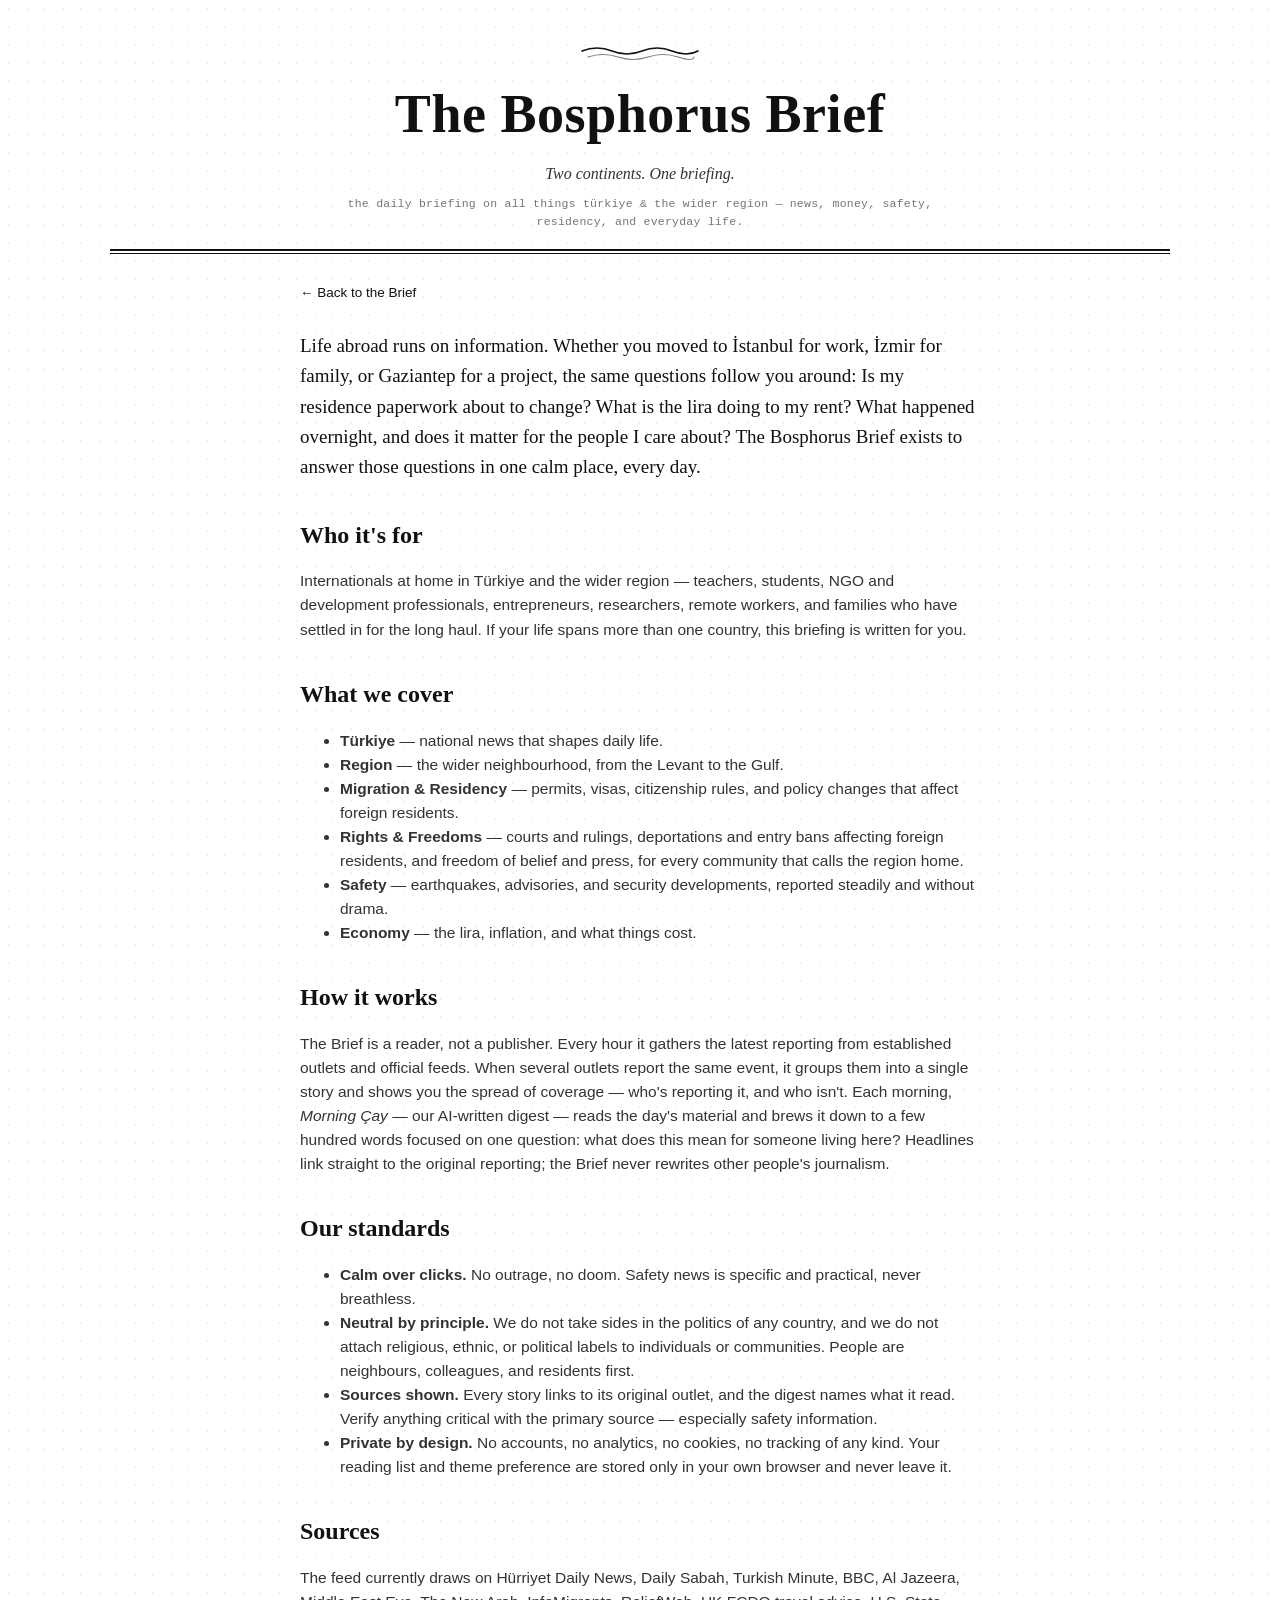
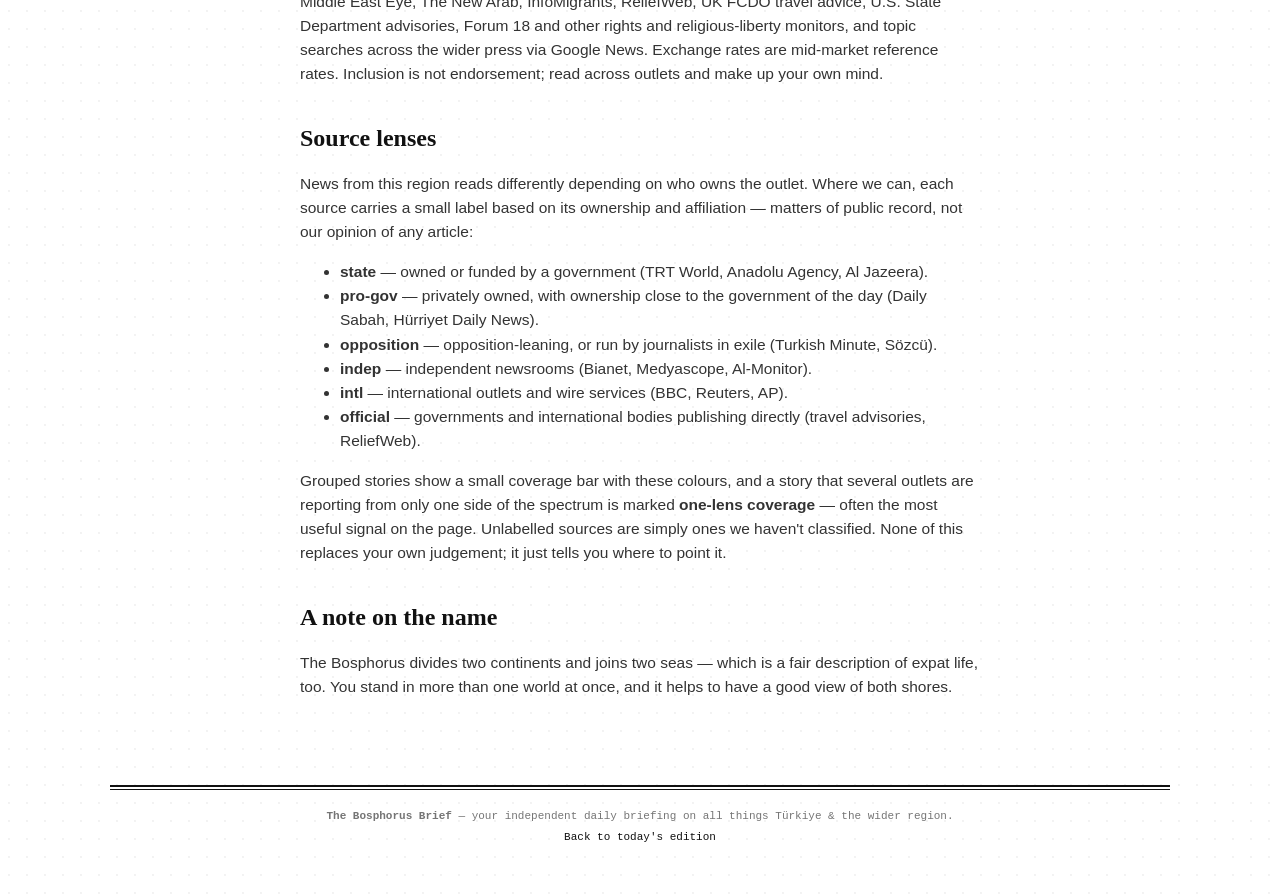
==== site/about.html @ 1552f58c "Redesign the app icon as a serif monogram The circle-and-waves mark never matched the masthead. The " ====
<!DOCTYPE html>
<html lang="en">
<head>
<meta charset="utf-8">
<meta name="viewport" content="width=device-width, initial-scale=1">
<meta name="robots" content="noindex">
<title>About — The Bosphorus Brief</title>
<link rel="icon" href="assets/favicon.svg?v=2" type="image/svg+xml">
<link rel="icon" href="assets/icon-32.png?v=2" sizes="32x32" type="image/png">
<link rel="apple-touch-icon" href="assets/icon-180.png?v=2">
<link rel="manifest" href="site.webmanifest">
<meta name="theme-color" content="#ffffff" media="(prefers-color-scheme: light)">
<meta name="theme-color" content="#0b0b0b" media="(prefers-color-scheme: dark)">
<link rel="stylesheet" href="assets/style.css?v=18">
</head>
<body>

<header class="masthead">
  <div class="masthead-center">
    <div class="ornament" aria-hidden="true">
      <svg viewBox="0 0 120 16" width="120" height="16"><path d="M2 6 Q17 0 32 6 T62 6 T92 6 T118 6" fill="none" stroke="currentColor" stroke-width="1.6" stroke-linecap="round"/><path d="M8 12 Q23 7 38 12 T68 12 T98 12 T114 12" fill="none" stroke="currentColor" stroke-width="1.2" stroke-linecap="round" opacity=".55"/></svg>
    </div>
    <h1>The Bosphorus Brief</h1>
    <p class="tagline">Two continents. One briefing.</p>
    <p class="standfirst">The daily briefing on all things T&uuml;rkiye &amp; the wider region &mdash; news, money, safety, residency, and everyday life.</p>
  </div>
  <div class="rule-double" aria-hidden="true"></div>
</header>

<main class="prose">
  <a class="back-link" href="index.html">← Back to the Brief</a>

  <p class="lede">Life abroad runs on information. Whether you moved to
  İstanbul for work, İzmir for family, or Gaziantep for a project, the same
  questions follow you around: Is my residence paperwork about to change?
  What is the lira doing to my rent? What happened overnight, and does it
  matter for the people I care about? The Bosphorus Brief exists to answer
  those questions in one calm place, every day.</p>

  <h2>Who it's for</h2>
  <p>Internationals at home in Türkiye and the wider region — teachers,
  students, NGO and development professionals, entrepreneurs, researchers,
  remote workers, and families who have settled in for the long haul. If your
  life spans more than one country, this briefing is written for you.</p>

  <h2>What we cover</h2>
  <ul>
    <li><strong>Türkiye</strong> — national news that shapes daily life.</li>
    <li><strong>Region</strong> — the wider neighbourhood, from the Levant to the Gulf.</li>
    <li><strong>Migration &amp; Residency</strong> — permits, visas, citizenship rules, and policy changes that affect foreign residents.</li>
    <li><strong>Rights &amp; Freedoms</strong> — courts and rulings, deportations
    and entry bans affecting foreign residents, and freedom of belief and
    press, for every community that calls the region home.</li>
    <li><strong>Safety</strong> — earthquakes, advisories, and security developments, reported steadily and without drama.</li>
    <li><strong>Economy</strong> — the lira, inflation, and what things cost.</li>
  </ul>

  <h2>How it works</h2>
  <p>The Brief is a reader, not a publisher. Every hour it gathers the latest
  reporting from established outlets and official feeds. When several outlets
  report the same event, it groups them into a single story and shows you the
  spread of coverage — who's reporting it, and who isn't. Each morning, <em>Morning Çay</em> — our
  AI-written digest — reads the day's material and brews it down to a few
  hundred words focused on one question: what does this mean for someone
  living here? Headlines link straight to the original reporting; the Brief
  never rewrites other people's journalism.</p>

  <h2>Our standards</h2>
  <ul>
    <li><strong>Calm over clicks.</strong> No outrage, no doom. Safety news is
    specific and practical, never breathless.</li>
    <li><strong>Neutral by principle.</strong> We do not take sides in the
    politics of any country, and we do not attach religious, ethnic, or
    political labels to individuals or communities. People are neighbours,
    colleagues, and residents first.</li>
    <li><strong>Sources shown.</strong> Every story links to its original
    outlet, and the digest names what it read. Verify anything critical with
    the primary source — especially safety information.</li>
    <li><strong>Private by design.</strong> No accounts, no analytics, no
    cookies, no tracking of any kind. Your reading list and theme preference
    are stored only in your own browser and never leave it.</li>
  </ul>

  <h2>Sources</h2>
  <p>The feed currently draws on Hürriyet Daily News, Daily Sabah, Turkish
  Minute, BBC, Al Jazeera, Middle East Eye, The New Arab, InfoMigrants,
  ReliefWeb, UK FCDO travel advice, U.S. State Department advisories, Forum 18
  and other rights and religious-liberty monitors, and
  topic searches across the wider press via Google News. Exchange rates are
  mid-market reference rates. Inclusion is not endorsement; read across
  outlets and make up your own mind.</p>

  <h2>Source lenses</h2>
  <p>News from this region reads differently depending on who owns the
  outlet. Where we can, each source carries a small label based on its
  ownership and affiliation — matters of public record, not our opinion of
  any article:</p>
  <ul>
    <li><strong>state</strong> — owned or funded by a government (TRT World,
    Anadolu Agency, Al Jazeera).</li>
    <li><strong>pro-gov</strong> — privately owned, with ownership close to
    the government of the day (Daily Sabah, Hürriyet Daily News).</li>
    <li><strong>opposition</strong> — opposition-leaning, or run by
    journalists in exile (Turkish Minute, Sözcü).</li>
    <li><strong>indep</strong> — independent newsrooms (Bianet, Medyascope,
    Al-Monitor).</li>
    <li><strong>intl</strong> — international outlets and wire services
    (BBC, Reuters, AP).</li>
    <li><strong>official</strong> — governments and international bodies
    publishing directly (travel advisories, ReliefWeb).</li>
  </ul>
  <p>Grouped stories show a small coverage bar with these colours, and a
  story that several outlets are reporting from only one side of the
  spectrum is marked <strong>one-lens coverage</strong> — often the most
  useful signal on the page. Unlabelled sources are simply ones we haven't
  classified. None of this replaces your own judgement; it just tells you
  where to point it.</p>

  <h2>A note on the name</h2>
  <p>The Bosphorus divides two continents and joins two seas — which is a
  fair description of expat life, too. You stand in more than one world at
  once, and it helps to have a good view of both shores.</p>
</main>

<footer class="site-footer">
  <div class="rule-double" aria-hidden="true"></div>
  <p><strong>The Bosphorus Brief</strong> — your independent daily briefing on all things Türkiye &amp; the wider region.</p>
  <p><a href="index.html">Back to today's edition</a></p>
</footer>

</body>
</html>
---- site/assets/style.css ----
/* The Bosphorus Brief — editorial design system.
   Strict monochrome: broadsheet structure (serif display, double rules,
   hairlines) set with instrument-panel chrome (monospace microlabels,
   square corners, grayscale scales). */

:root {
  --paper: #ffffff;
  --surface: #ffffff;
  --ink: #111111;
  --ink-soft: #333333;
  --muted: #757575;
  --hairline: #e2e2e2;
  --turquoise: #111111;
  --cobalt: #111111;
  --coral: #444444;
  --gold: #666666;
  --deep-red: #000000;
  --olive: #777777;
  --g-max: #111111;
  --g-hi: #454545;
  --g-mid: #6e6e6e;
  --g-lo: #9a9a9a;
  --g-faint: #c4c4c4;
  --g-ghost: #e2e2e2;
  --shadow: none;
  --serif: "Iowan Old Style", "Palatino Linotype", Palatino, Georgia, "Times New Roman", serif;
  --sans: -apple-system, BlinkMacSystemFont, "Segoe UI", Roboto, "Helvetica Neue", Arial, sans-serif;
  --mono: ui-monospace, "SF Mono", SFMono-Regular, Menlo, "Cascadia Mono", "Roboto Mono", Consolas, monospace;
}

[data-theme="dark"] {
  --paper: #0b0b0b;
  --surface: #0b0b0b;
  --ink: #f2f2f2;
  --ink-soft: #cfcfcf;
  --muted: #8c8c8c;
  --hairline: #2a2a2a;
  --turquoise: #f2f2f2;
  --cobalt: #f2f2f2;
  --coral: #c9c9c9;
  --gold: #a8a8a8;
  --deep-red: #ffffff;
  --olive: #9a9a9a;
  --g-max: #f2f2f2;
  --g-hi: #c9c9c9;
  --g-mid: #a0a0a0;
  --g-lo: #7a7a7a;
  --g-faint: #4a4a4a;
  --g-ghost: #2c2c2c;
  --shadow: none;
}

@media (prefers-color-scheme: dark) {
  :root:not([data-theme="light"]) {
  --paper: #0b0b0b;
    --surface: #0b0b0b;
    --ink: #f2f2f2;
    --ink-soft: #cfcfcf;
    --muted: #8c8c8c;
    --hairline: #2a2a2a;
    --turquoise: #f2f2f2;
    --cobalt: #f2f2f2;
    --coral: #c9c9c9;
    --gold: #a8a8a8;
    --deep-red: #ffffff;
    --olive: #9a9a9a;
    --g-max: #f2f2f2;
    --g-hi: #c9c9c9;
    --g-mid: #a0a0a0;
    --g-lo: #7a7a7a;
    --g-faint: #4a4a4a;
    --g-ghost: #2c2c2c;
    --shadow: none;
  }
}

* { box-sizing: border-box; }

html { -webkit-text-size-adjust: 100%; }

body {
  margin: 0;
  background-color: var(--paper);
  background-image: radial-gradient(color-mix(in srgb, var(--ink) 5%, transparent) 1px, transparent 1px);
  background-size: 18px 18px;
  color: var(--ink);
  font-family: var(--sans);
  font-size: 16px;
  line-height: 1.55;
}

a { color: var(--ink); text-decoration: none; }
a:hover { text-decoration: underline; }

/* ------------------------------------------------------------- masthead -- */

.masthead { max-width: 1100px; margin: 0 auto; padding: 18px 20px 0; }

.masthead-top {
  display: flex;
  justify-content: space-between;
  align-items: center;
  font-family: var(--mono);
  font-size: 11.5px;
  letter-spacing: .04em;
  text-transform: uppercase;
  color: var(--muted);
  border-bottom: 1px solid var(--hairline);
  padding-bottom: 8px;
}

.masthead-top-right { display: flex; align-items: center; gap: 10px; }

.masthead-center { text-align: center; padding: 26px 0 18px; }

.ornament { color: var(--turquoise); margin-bottom: 4px; }

.masthead h1 {
  font-family: var(--serif);
  font-weight: 600;
  font-size: clamp(34px, 6vw, 54px);
  letter-spacing: .01em;
  margin: 0;
}

.tagline {
  margin: 6px 0 0;
  font-family: var(--serif);
  font-style: italic;
  font-size: 16px;
  color: var(--ink-soft);
}

.standfirst {
  margin: 8px auto 0;
  max-width: 620px;
  font-family: var(--mono);
  font-size: 11.5px;
  letter-spacing: .02em;
  text-transform: lowercase;
  color: var(--muted);
}

.rule-double {
  max-width: 1100px;
  margin: 0 auto;
  border-top: 2px solid var(--ink);
  position: relative;
}
.rule-double::after {
  content: "";
  display: block;
  border-top: 1px solid var(--ink);
  margin-top: 2px;
}

/* ----------------------------------------------------------------- tabs -- */

.tabs {
  counter-reset: tab;
  position: sticky;
  top: 0;
  z-index: 10;
  background: color-mix(in srgb, var(--paper) 88%, transparent);
  backdrop-filter: blur(8px);
  display: flex;
  gap: 2px;
  overflow-x: auto;
  max-width: 1100px;
  margin: 0 auto;
  padding: 6px 12px;
  border-bottom: 1px solid var(--hairline);
  scrollbar-width: none;
}
.tabs::-webkit-scrollbar { display: none; }

.tab {
  appearance: none;
  background: none;
  border: none;
  border-bottom: 2px solid transparent;
  color: var(--ink-soft);
  font: 500 12.5px/1.2 var(--mono);
  text-transform: lowercase;
  letter-spacing: .01em;
  padding: 9px 11px 8px;
  cursor: pointer;
  white-space: nowrap;
}
.tab::before {
  counter-increment: tab;
  content: counter(tab, decimal-leading-zero) " ";
  color: var(--muted);
  font-size: 10px;
}
.tab:hover { color: var(--ink); }
.tab.active { color: var(--ink); font-weight: 700; border-bottom-color: var(--ink); }

.cay-tab {
  appearance: none;
  background: none;
  border: none;
  display: inline-flex;
  align-items: center;
  gap: 6px;
  color: var(--ink);
  font: 700 12.5px/1.2 var(--mono);
  text-transform: lowercase;
  letter-spacing: .01em;
  padding: 9px 12px 8px;
  margin-right: 4px;
  border-right: 1px solid var(--hairline);
  cursor: pointer;
  white-space: nowrap;
}
.cay-tab:hover { color: var(--ink); }

.count[hidden] { display: none; }

.count {
  display: inline-block;
  min-width: 17px;
  margin-left: 6px;
  padding: 0 4px;
  border-radius: 2px;
  background: var(--ink);
  color: var(--paper);
  font-size: 11px;
  line-height: 17px;
  text-align: center;
}

/* --------------------------------------------------------------- layout -- */

.layout {
  max-width: 1100px;
  margin: 0 auto;
  padding: 22px 20px 40px;
  display: grid;
  grid-template-columns: minmax(0, 1fr) 335px;
  gap: 34px;
}

.rail-toggle { display: none; }

/* On wide screens the rail pins below the tabs and scrolls inside itself,
   so page length is set by the story feed — not the sidebar. */
@media (min-width: 901px) {
  .rail {
    position: sticky;
    top: 60px;
    align-self: start;
    max-height: calc(100vh - 74px);
    overflow-y: auto;
    overscroll-behavior: contain;
    scrollbar-width: thin;
    scrollbar-color: var(--hairline) transparent;
    padding: 4px 4px 0;
    margin: -4px -4px 0;
  }
  .rail::-webkit-scrollbar { width: 5px; }
  .rail::-webkit-scrollbar-thumb { background: var(--hairline); }
  .rail::-webkit-scrollbar-track { background: transparent; }
  .rail > :last-child { margin-bottom: 4px; }
}

@media (max-width: 900px) {
  .layout { grid-template-columns: 1fr; }
  .rail { order: -1; }
  .rail .card:not(.digest-card) { display: none; }
  .rail.rail-expanded .card { display: block; }
  .rail-toggle {
    display: block;
    width: 100%;
    appearance: none;
    background: none;
    border: 1px dashed var(--muted);
    border-radius: 0;
    color: var(--ink-soft);
    font: 500 12px var(--mono);
    text-transform: lowercase;
    padding: 10px;
    margin-bottom: 18px;
    cursor: pointer;
  }
}

/* ----------------------------------------------------------------- feed -- */

.layout main { scroll-margin-top: 56px; }

.section-title {
  font-family: var(--serif);
  font-size: 21px;
  font-weight: 600;
  margin: 2px 0 10px;
}

.feed-tools { display: flex; align-items: center; gap: 10px; margin-bottom: 6px; }

#search {
  flex: 1;
  background: var(--surface);
  border: 1px solid var(--hairline);
  border-radius: 0;
  padding: 8px 12px;
  font: 13px var(--mono);
  color: var(--ink);
}
#search::placeholder { text-transform: lowercase; }
#search:focus { outline: 2px solid var(--ink); outline-offset: 1px; border-color: transparent; }

.ghost-btn {
  appearance: none;
  background: none;
  border: 1px solid var(--hairline);
  border-radius: 0;
  color: var(--ink-soft);
  font-size: 15px;
  line-height: 1;
  padding: 8px 10px;
  cursor: pointer;
}
.ghost-btn:hover { color: var(--ink); border-color: var(--muted); }
.ghost-btn.spinning { animation: spin 1s linear infinite; }
@keyframes spin { to { transform: rotate(360deg); } }

.updated-stamp { font-family: var(--mono); font-size: 10.5px; color: var(--muted); white-space: nowrap; }

.notice {
  background: var(--surface);
  border: 1px solid var(--hairline);
  border-left: 3px solid var(--ink);
  border-radius: 0;
  padding: 10px 14px;
  font-size: 13.5px;
  color: var(--ink-soft);
  margin: 8px 0;
}

/* --------------------------------------------------------------- legend -- */

.legend { margin: 6px 0 4px; }

.legend summary {
  list-style: none;
  display: inline-flex;
  align-items: center;
  gap: 7px;
  font: 500 11px var(--mono);
  text-transform: lowercase;
  letter-spacing: .02em;
  color: var(--muted);
  cursor: pointer;
  padding: 4px 0;
  -webkit-user-select: none;
  user-select: none;
}
.legend summary::-webkit-details-marker { display: none; }
.legend summary:hover { color: var(--ink); }
.legend summary .chev { font-size: 9px; transition: transform .15s; }
.legend[open] summary .chev { transform: rotate(180deg); }

.legend-body {
  background: var(--surface);
  border: 1px solid var(--hairline);
  border-radius: 0;
  padding: 12px 14px 8px;
  margin-top: 6px;
}
.legend-intro { margin: 0 0 10px; font-size: 13px; color: var(--ink-soft); }

.legend-grid {
  display: grid;
  grid-template-columns: auto 1fr;
  gap: 9px 12px;
  align-items: baseline;
  font-size: 13px;
  color: var(--ink-soft);
}
.legend-grid .lens, .legend-grid .blindspot { justify-self: start; cursor: default; }
.legend-spectrum { align-self: center; width: 62px; }

.stories { list-style: none; margin: 0; padding: 0; }

.story {
  padding: 16px 2px 15px;
  border-bottom: 1px solid var(--hairline);
  display: grid;
  grid-template-columns: minmax(0, 1fr) auto;
  gap: 4px 14px;
}

.story-meta {
  grid-column: 1 / -1;
  display: flex;
  flex-wrap: wrap;
  align-items: baseline;
  gap: 6px 10px;
  font-family: var(--mono);
  font-size: 10.5px;
  letter-spacing: .03em;
  text-transform: uppercase;
}
.story-source { color: var(--ink); font-weight: 700; }
.story-time { color: var(--muted); font-family: var(--mono); font-size: 10.5px; }
.story-cat { color: var(--muted); }

.story h3 {
  margin: 2px 0 0;
  font-family: var(--serif);
  font-size: 19.5px;
  font-weight: 600;
  line-height: 1.3;
}
.story h3 a { color: var(--ink); }
.story h3 a:hover { text-decoration: underline; text-underline-offset: 3px; }
.story h3 a:visited { color: var(--ink-soft); }

.story-summary { grid-column: 1; margin: 5px 0 0; font-family: var(--serif); font-size: 15px; line-height: 1.5; color: var(--ink-soft); }

/* -------------------------------------------- lenses, coverage, blindspots -- */

/* Monochrome chip grammar: fill weight and line style carry the category —
   solid = state, gray = pro-gov, heavy outline = opposition, thin outline =
   independent, dashed = international, double rule = official. */
.lens {
  font: 700 9px/1 var(--mono);
  letter-spacing: .05em;
  text-transform: lowercase;
  padding: 3px 6px;
  border-radius: 2px;
  border: 1px solid var(--ink);
  white-space: nowrap;
  cursor: help;
}
.lens-state { background: var(--ink); border-color: var(--ink); color: var(--paper); }
.lens-progov { background: var(--g-mid); border-color: var(--g-mid); color: var(--paper); }
.lens-opposition { border-width: 2px; padding: 2px 5px; color: var(--ink); }
.lens-independent { color: var(--ink); }
.lens-international { border: 1px dashed var(--muted); color: var(--muted); }
.lens-official { border: 3px double var(--muted); padding: 1.5px 5px; color: var(--muted); }
.lens-unrated { border: 1px dotted var(--muted); color: var(--muted); opacity: .7; }

.blindspot {
  font: 700 9px/1 var(--mono);
  letter-spacing: .05em;
  text-transform: lowercase;
  padding: 3px 6px;
  border-radius: 2px;
  background: var(--ink);
  color: var(--paper);
  outline: 1px dashed var(--paper);
  outline-offset: -3px;
  white-space: nowrap;
  cursor: help;
}

.coverage { grid-column: 1; margin-top: 9px; }

.coverage-btn {
  display: inline-flex;
  align-items: center;
  gap: 8px;
  appearance: none;
  background: none;
  border: 1px solid var(--hairline);
  border-radius: 0;
  padding: 5px 10px;
  font: 500 10.5px var(--mono);
  text-transform: lowercase;
  color: var(--ink-soft);
  cursor: pointer;
}
.coverage-btn:hover { border-color: var(--muted); color: var(--ink); }
.coverage-btn .chev { font-size: 9px; transition: transform .15s; }
.coverage-btn.open .chev { transform: rotate(180deg); }

.spectrum {
  display: inline-flex;
  width: 62px;
  height: 6px;
  border-radius: 0;
  overflow: hidden;
}
.seg { display: block; height: 100%; }
.seg + .seg { border-left: 1px solid var(--paper); }
.seg-state { background: var(--g-max); }
.seg-progov { background: var(--g-hi); }
.seg-opposition { background: var(--g-mid); }
.seg-independent { background: var(--g-lo); }
.seg-international { background: var(--g-faint); }
.seg-official { background: var(--g-ghost); }
.seg-unrated { background: var(--hairline); }

.coverage-list { list-style: none; margin: 8px 0 0; padding: 0 0 0 2px; }
.coverage-list li {
  display: flex;
  align-items: baseline;
  gap: 8px;
  padding: 4px 0;
  font-size: 13.5px;
}
.coverage-list a { color: var(--ink); font-weight: 600; }
.coverage-list a:hover { text-decoration: underline; }

.story-actions {
  grid-column: 2;
  grid-row: 2 / span 3;
  align-self: start;
  display: flex;
  flex-direction: column;
  align-items: center;
  gap: 6px;
}

.share-btn {
  appearance: none;
  background: none;
  border: none;
  cursor: pointer;
  color: var(--muted);
  padding: 2px 4px;
  line-height: 1;
}
.share-btn:hover { color: var(--ink); }
.share-btn.done, .ghost-btn.done { color: var(--ink); font-weight: 700; }
.share-glyph { display: inline-flex; }

.save-btn {
  appearance: none;
  background: none;
  border: none;
  cursor: pointer;
  color: var(--muted);
  font-size: 17px;
  padding: 2px 4px;
}
.save-btn:hover { color: var(--ink); }
.save-btn.saved { color: var(--ink); }

.empty-state { color: var(--muted); font-style: italic; padding: 30px 4px; }

/* ----------------------------------------------------------------- rail -- */

.card {
  background: var(--surface);
  border: 1px solid var(--hairline);
  border-radius: 0;
  padding: 18px 18px 14px;
  margin-bottom: 20px;
}

.card-head { display: flex; gap: 10px; align-items: center; margin-bottom: 10px; }
.card-head h2 {
  margin: 0;
  font: 700 11px/1.2 var(--mono);
  letter-spacing: .08em;
  text-transform: uppercase;
  color: var(--ink);
}
.card-sub { margin: 2px 0 0; font-family: var(--mono); font-size: 10.5px; color: var(--muted); }

.cay-icon { color: var(--ink); display: grid; place-items: center; }

.digest-card { border-top: 3px solid var(--ink); scroll-margin-top: 56px; }

.digest-card.glow { animation: cay-glow 1.6s ease-out 1; }
@keyframes cay-glow {
  0% { box-shadow: 0 0 0 3px var(--ink); }
  100% { box-shadow: none; }
}

.info-btn {
  appearance: none;
  background: none;
  border: none;
  margin-left: auto;
  align-self: flex-start;
  color: var(--muted);
  font-size: 16px;
  line-height: 1;
  padding: 2px 4px;
  cursor: pointer;
}
.info-btn:hover, .info-btn.open { color: var(--ink); }

.digest-about {
  margin: 0 0 12px;
  padding: 10px 12px;
  background: color-mix(in srgb, var(--ink) 5%, transparent);
  border-left: 3px solid var(--ink);
  border-radius: 0;
  font-size: 13.5px;
  color: var(--ink-soft);
}

.digest-title { font-family: var(--serif); font-size: 20px; font-weight: 600; margin: 4px 0 8px; line-height: 1.3; }
.digest-overview { font-family: var(--serif); font-size: 14.5px; line-height: 1.55; color: var(--ink-soft); margin: 0 0 10px; }

.digest-section { border-top: 1px solid var(--hairline); padding: 9px 0; }
.digest-section h4 {
  margin: 0 0 3px;
  font: 700 10.5px/1.3 var(--mono);
  letter-spacing: .06em;
  text-transform: uppercase;
  color: var(--muted);
}
.digest-section p { margin: 0; font-family: var(--serif); font-size: 14px; line-height: 1.55; color: var(--ink-soft); }

.digest-closing { font-family: var(--serif); font-style: italic; font-size: 14.5px; margin: 10px 0 4px; }

.fineprint { font-family: var(--mono); font-size: 10px; line-height: 1.6; color: var(--muted); margin: 10px 0 2px; }

.rates { width: 100%; border-collapse: collapse; }
.rates td { padding: 7px 0; border-bottom: 1px solid var(--hairline); font-family: var(--mono); font-size: 13px; }
.rates tr:last-child td { border-bottom: none; }
.rates .pair { color: var(--ink-soft); }
.rates .rate { text-align: right; font-variant-numeric: tabular-nums; font-weight: 650; }

.advisories { list-style: none; margin: 0; padding: 0; }
.advisories li {
  display: flex;
  justify-content: space-between;
  align-items: center;
  padding: 6px 0;
  border-bottom: 1px solid var(--hairline);
  font-size: 14px;
}
.advisories li:last-child { border-bottom: none; }
.advisories a { color: var(--ink); }

.level {
  font: 700 10px/1 var(--mono);
  letter-spacing: .03em;
  text-transform: lowercase;
  padding: 4px 8px;
  border-radius: 2px;
}
.level-1 { border: 1px solid var(--muted); color: var(--muted); }
.level-2 { background: var(--g-lo); color: var(--paper); }
.level-3 { background: var(--g-hi); color: var(--paper); }
.level-4 { background: var(--g-max); color: var(--paper); }

.quakes { list-style: none; margin: 0; padding: 0; }
.quakes li {
  display: flex;
  align-items: baseline;
  gap: 9px;
  padding: 6px 0;
  border-bottom: 1px solid var(--hairline);
  font-size: 13px;
}
.quakes li:last-child { border-bottom: none; }
.quakes a { color: var(--ink); }
.quakes .story-time { margin-left: auto; white-space: nowrap; }

.qmag {
  font: 700 11px/1 var(--mono);
  font-variant-numeric: tabular-nums;
  padding: 4px 6px;
  border-radius: 2px;
  min-width: 32px;
  text-align: center;
}
.qmag-low { border: 1px solid var(--muted); color: var(--ink-soft); padding: 3px 5px; }
.qmag-mid { background: var(--g-mid); color: var(--paper); }
.qmag-high { background: var(--g-hi); color: var(--paper); }
.qmag-severe { background: var(--g-max); color: var(--paper); }

.quick-links { list-style: none; margin: 0; padding: 0; }
.quick-links li { border-bottom: 1px solid var(--hairline); }
.quick-links li:last-child { border-bottom: none; }
.quick-links a { display: block; padding: 8px 2px; color: var(--ink); font-size: 14px; font-weight: 600; }
.quick-links a span { display: block; font-family: var(--mono); font-weight: 400; font-size: 10.5px; color: var(--muted); }
.quick-links a:hover { text-decoration: underline; }

/* --------------------------------------------------------------- footer -- */

.site-footer { max-width: 1100px; margin: 10px auto 0; padding: 0 20px 46px; text-align: center; }
.site-footer .rule-double { margin-bottom: 18px; }
.site-footer p { margin: 4px 0; font-family: var(--mono); font-size: 11px; color: var(--muted); }

/* ---------------------------------------------------------------- about -- */

.prose { max-width: 720px; margin: 0 auto; padding: 26px 20px 60px; }
.prose h2 { font-family: var(--serif); font-size: 24px; margin: 34px 0 10px; }
.prose p, .prose li { font-size: 15.5px; color: var(--ink-soft); }
.prose .lede { font-family: var(--serif); font-size: 19px; line-height: 1.6; color: var(--ink); }
.back-link { display: inline-block; margin-bottom: 8px; font-size: 13.5px; }

.unit-line { letter-spacing: .06em; opacity: .75; }

#lens-toast {
  position: fixed;
  bottom: 20px;
  left: 50%;
  transform: translateX(-50%);
  z-index: 60;
  max-width: min(92vw, 480px);
  background: var(--ink);
  color: var(--paper);
  font: 500 11.5px/1.5 var(--mono);
  padding: 10px 14px;
  border-radius: 2px;
  cursor: pointer;
}
#lens-toast[hidden] { display: none; }

.lens, .blindspot { cursor: pointer; }
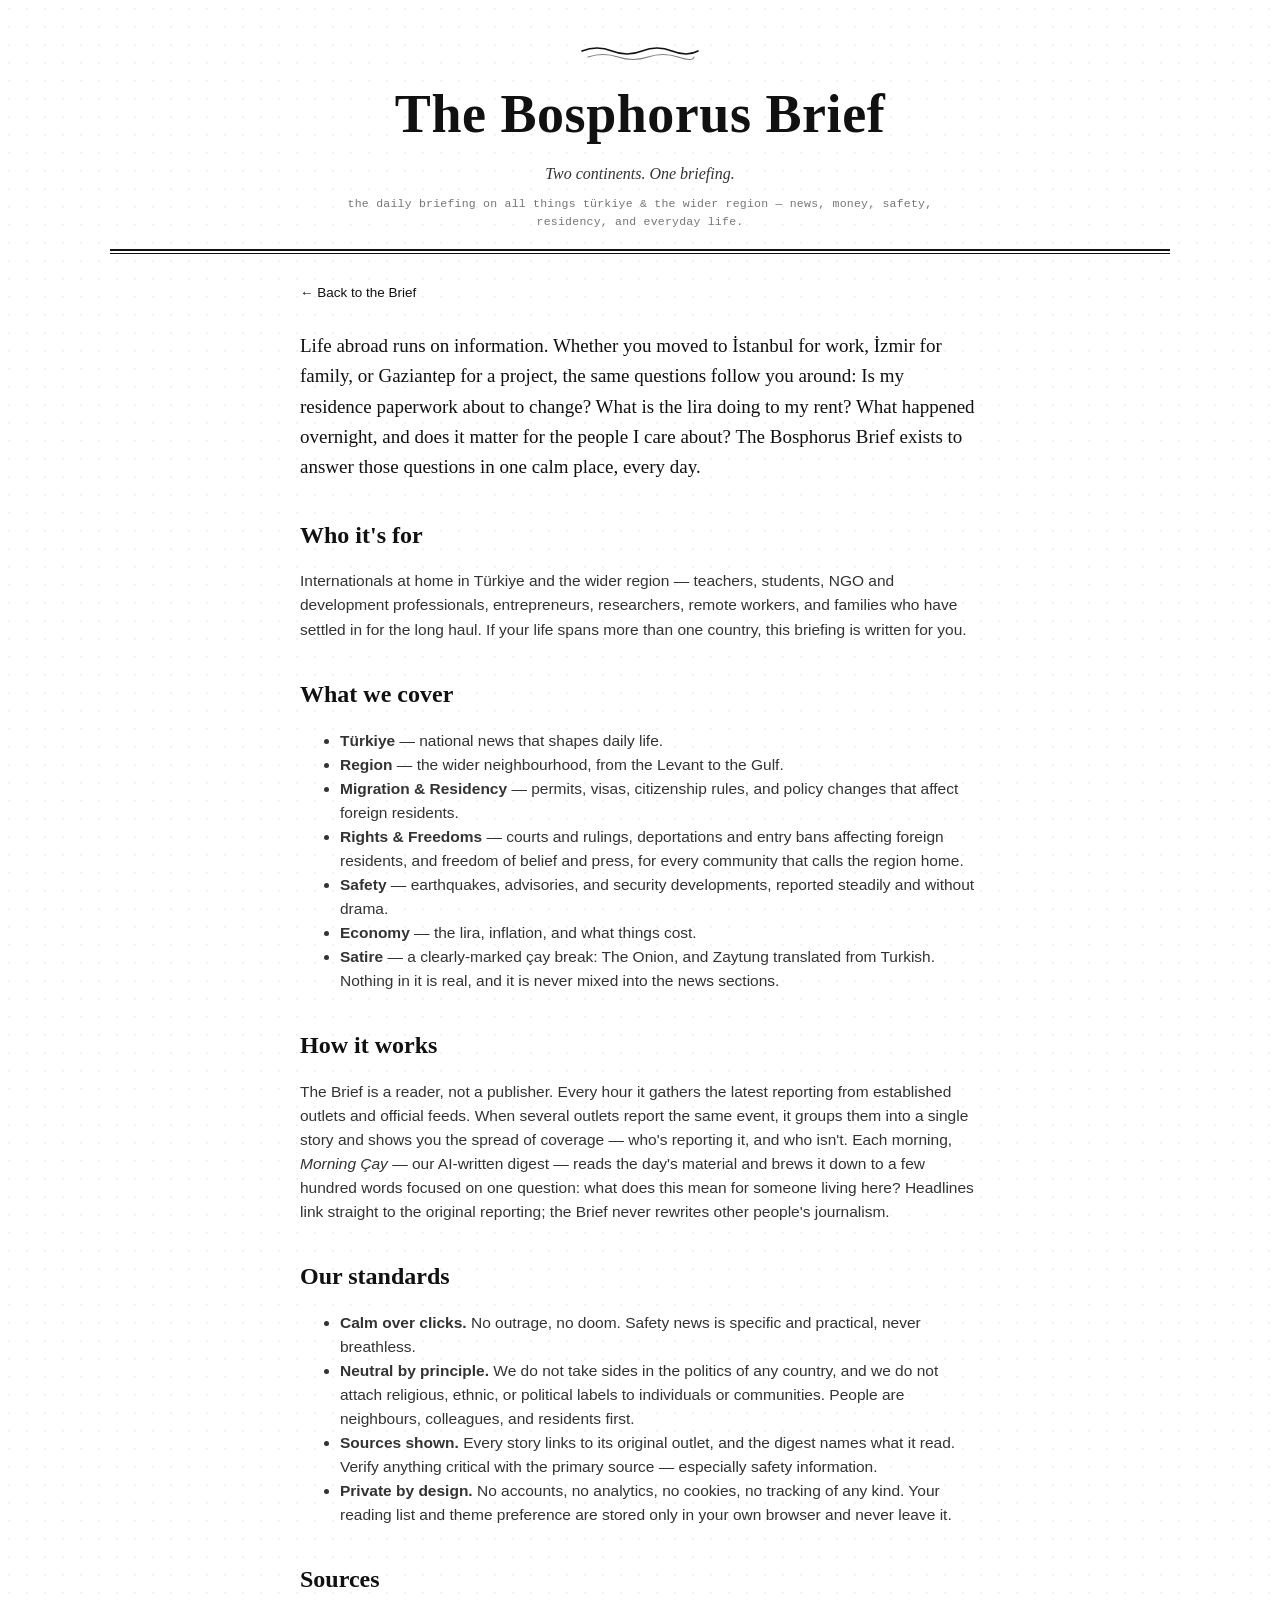
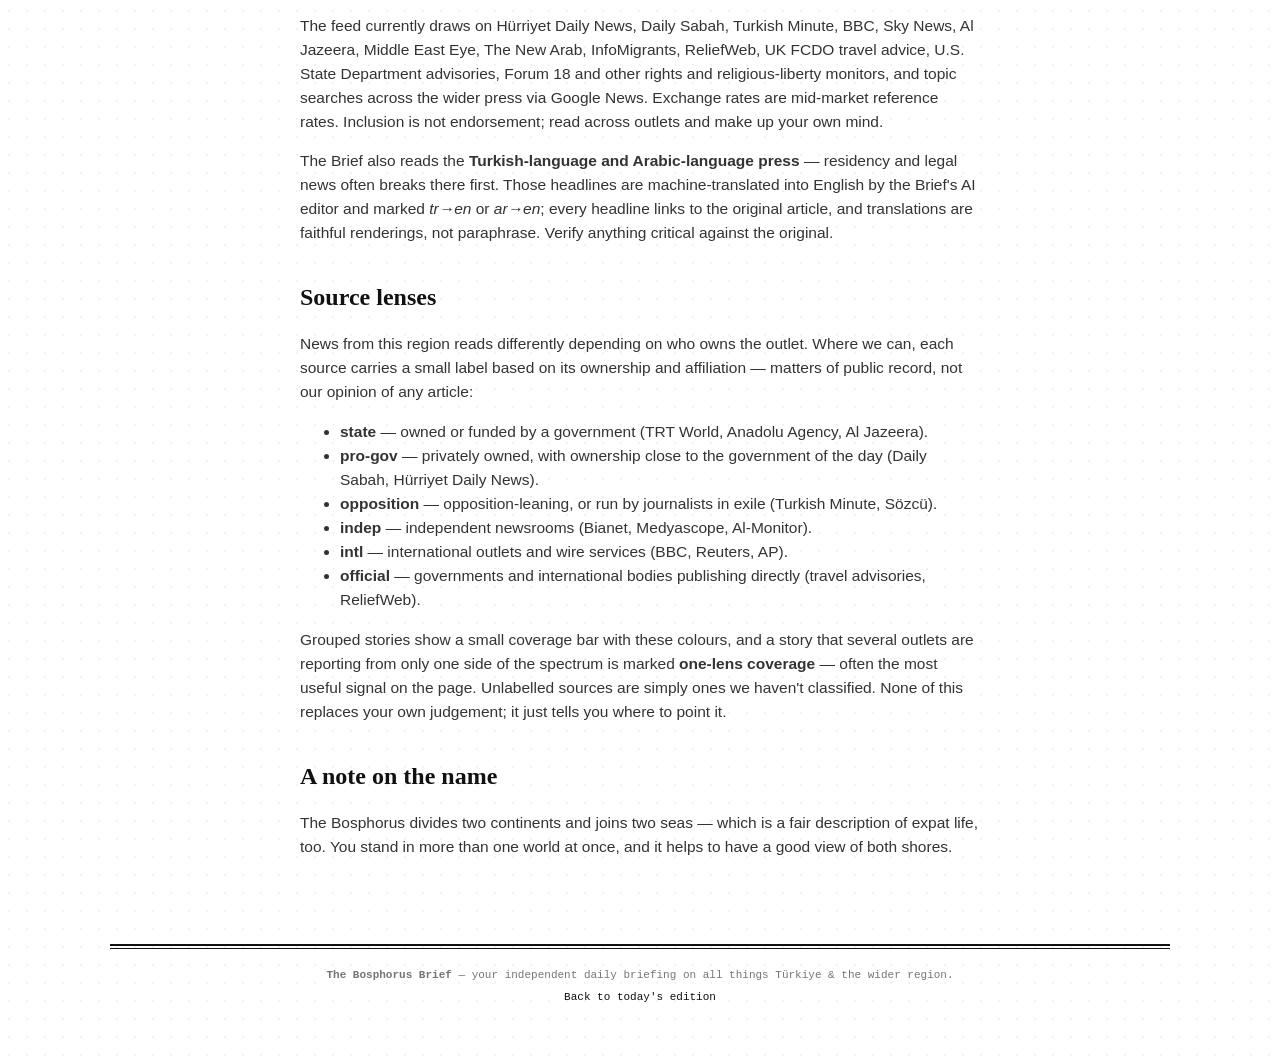
==== commit 48121e9e: "Read the Turkish and Arabic press, and pour a satire corner The Brief now reads beyond English. Goog" ====
--- a/site/about.html
+++ b/site/about.html
@@ -11,7 +11,7 @@
 <link rel="manifest" href="site.webmanifest">
 <meta name="theme-color" content="#ffffff" media="(prefers-color-scheme: light)">
 <meta name="theme-color" content="#0b0b0b" media="(prefers-color-scheme: dark)">
-<link rel="stylesheet" href="assets/style.css?v=18">
+<link rel="stylesheet" href="assets/style.css?v=20">
 </head>
 <body>
 
@@ -53,6 +53,9 @@
     press, for every community that calls the region home.</li>
     <li><strong>Safety</strong> — earthquakes, advisories, and security developments, reported steadily and without drama.</li>
     <li><strong>Economy</strong> — the lira, inflation, and what things cost.</li>
+    <li><strong>Satire</strong> — a clearly-marked çay break: The Onion, and
+    Zaytung translated from Turkish. Nothing in it is real, and it is never
+    mixed into the news sections.</li>
   </ul>
 
   <h2>How it works</h2>
@@ -83,12 +86,18 @@
 
   <h2>Sources</h2>
   <p>The feed currently draws on Hürriyet Daily News, Daily Sabah, Turkish
-  Minute, BBC, Al Jazeera, Middle East Eye, The New Arab, InfoMigrants,
-  ReliefWeb, UK FCDO travel advice, U.S. State Department advisories, Forum 18
-  and other rights and religious-liberty monitors, and
+  Minute, BBC, Sky News, Al Jazeera, Middle East Eye, The New Arab,
+  InfoMigrants, ReliefWeb, UK FCDO travel advice, U.S. State Department
+  advisories, Forum 18 and other rights and religious-liberty monitors, and
   topic searches across the wider press via Google News. Exchange rates are
   mid-market reference rates. Inclusion is not endorsement; read across
   outlets and make up your own mind.</p>
+  <p>The Brief also reads the <strong>Turkish-language and Arabic-language
+  press</strong> — residency and legal news often breaks there first. Those
+  headlines are machine-translated into English by the Brief's AI editor and
+  marked <em>tr→en</em> or <em>ar→en</em>; every headline links to the
+  original article, and translations are faithful renderings, not
+  paraphrase. Verify anything critical against the original.</p>
 
   <h2>Source lenses</h2>
   <p>News from this region reads differently depending on who owns the
--- a/site/assets/style.css
+++ b/site/assets/style.css
@@ -78,6 +78,16 @@
 
 html { -webkit-text-size-adjust: 100%; }
 
+:focus-visible { outline: 2px solid var(--ink); outline-offset: 2px; }
+
+@media (prefers-reduced-motion: reduce) {
+  *, *::before, *::after {
+    animation-duration: .01ms !important;
+    animation-iteration-count: 1 !important;
+    transition-duration: .01ms !important;
+  }
+}
+
 body {
   margin: 0;
   background-color: var(--paper);
@@ -441,6 +451,14 @@
 .lens-international { border: 1px dashed var(--muted); color: var(--muted); }
 .lens-official { border: 3px double var(--muted); padding: 1.5px 5px; color: var(--muted); }
 .lens-unrated { border: 1px dotted var(--muted); color: var(--muted); opacity: .7; }
+.lens-satire {
+  border: 1px solid var(--ink);
+  color: var(--ink);
+  background: repeating-linear-gradient(45deg,
+    transparent 0 4px,
+    color-mix(in srgb, var(--ink) 14%, transparent) 4px 8px);
+}
+.lens-translated { border: 1px solid var(--muted); color: var(--muted); }
 
 .blindspot {
   font: 700 9px/1 var(--mono);
@@ -491,6 +509,7 @@
 .seg-independent { background: var(--g-lo); }
 .seg-international { background: var(--g-faint); }
 .seg-official { background: var(--g-ghost); }
+.seg-satire { background: var(--g-faint); }
 .seg-unrated { background: var(--hairline); }
 
 .coverage-list { list-style: none; margin: 8px 0 0; padding: 0 0 0 2px; }
@@ -540,6 +559,15 @@
 .save-btn.saved { color: var(--ink); }
 
 .empty-state { color: var(--muted); font-style: italic; padding: 30px 4px; }
+
+.satire-note {
+  margin: 0 0 8px;
+  padding: 8px 12px;
+  border: 1px dashed var(--muted);
+  font-family: var(--mono);
+  font-size: 11px;
+  color: var(--muted);
+}
 
 /* ----------------------------------------------------------------- rail -- */
 
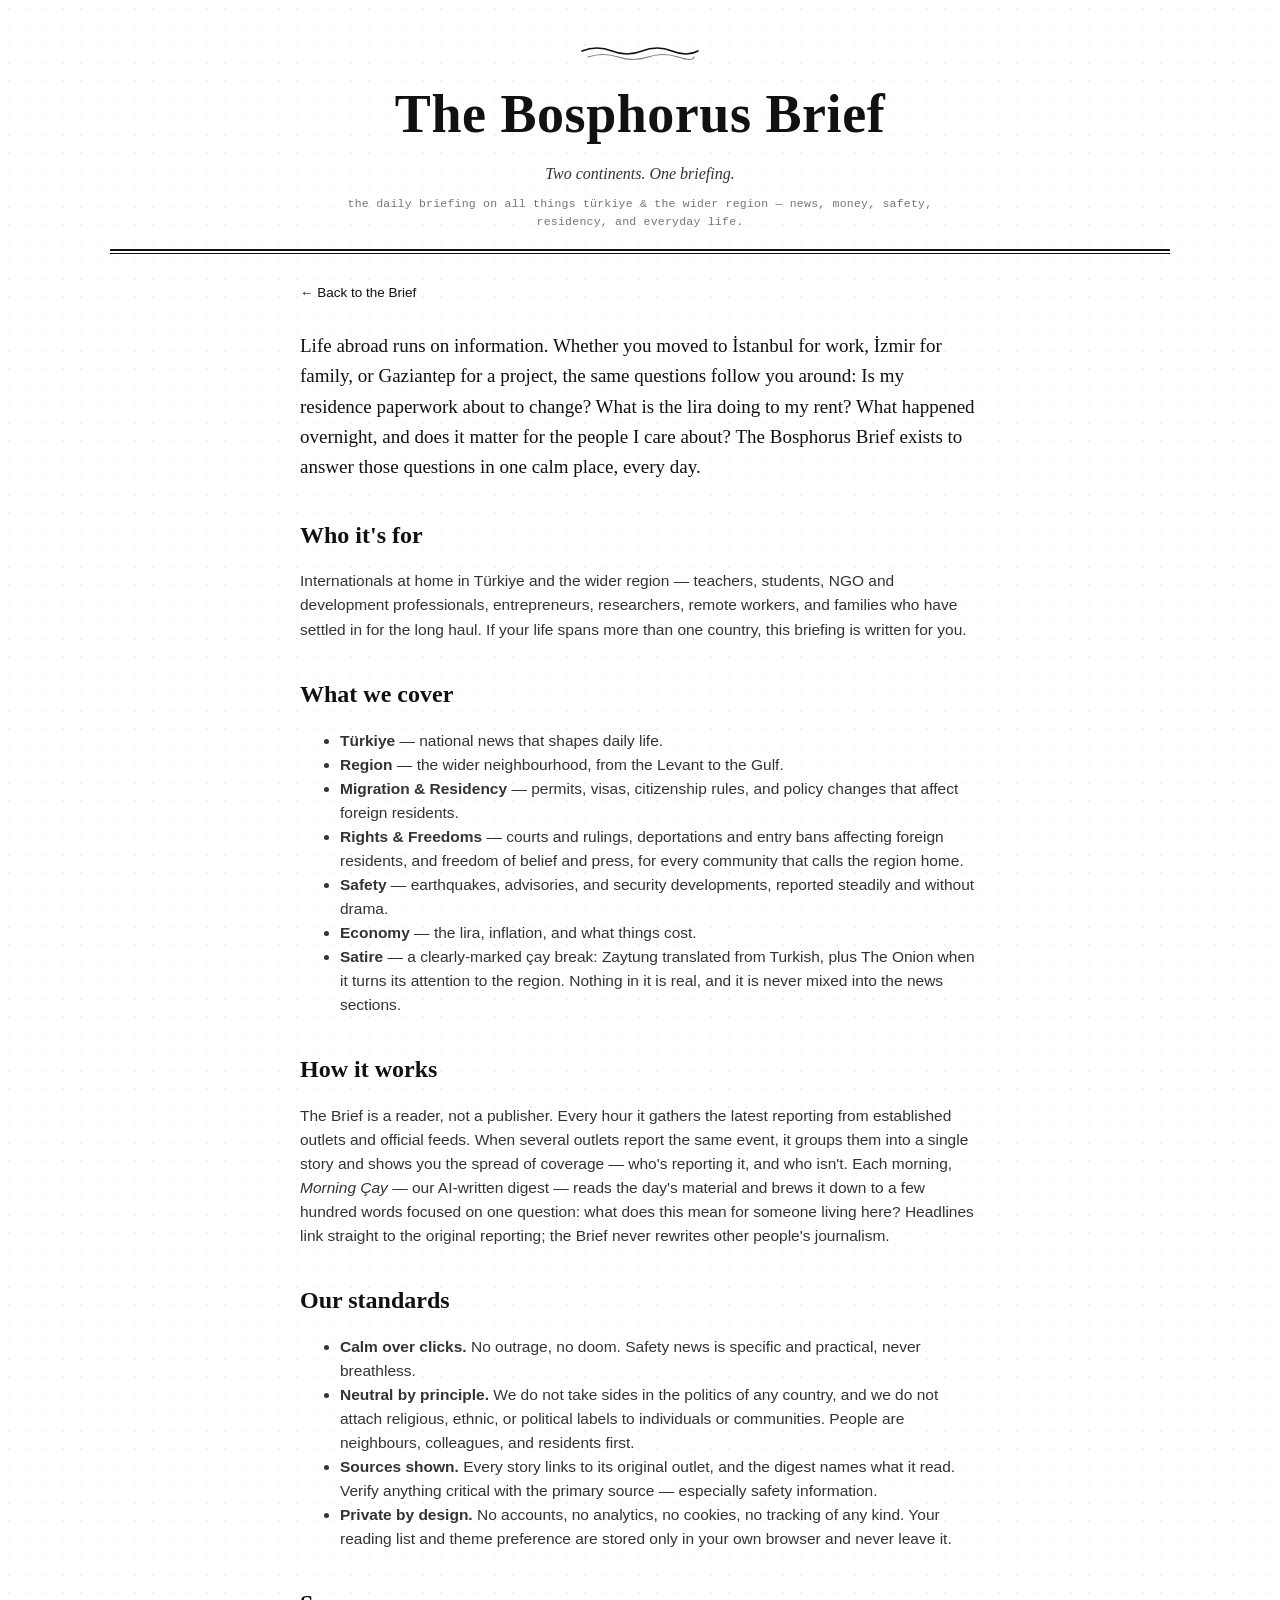
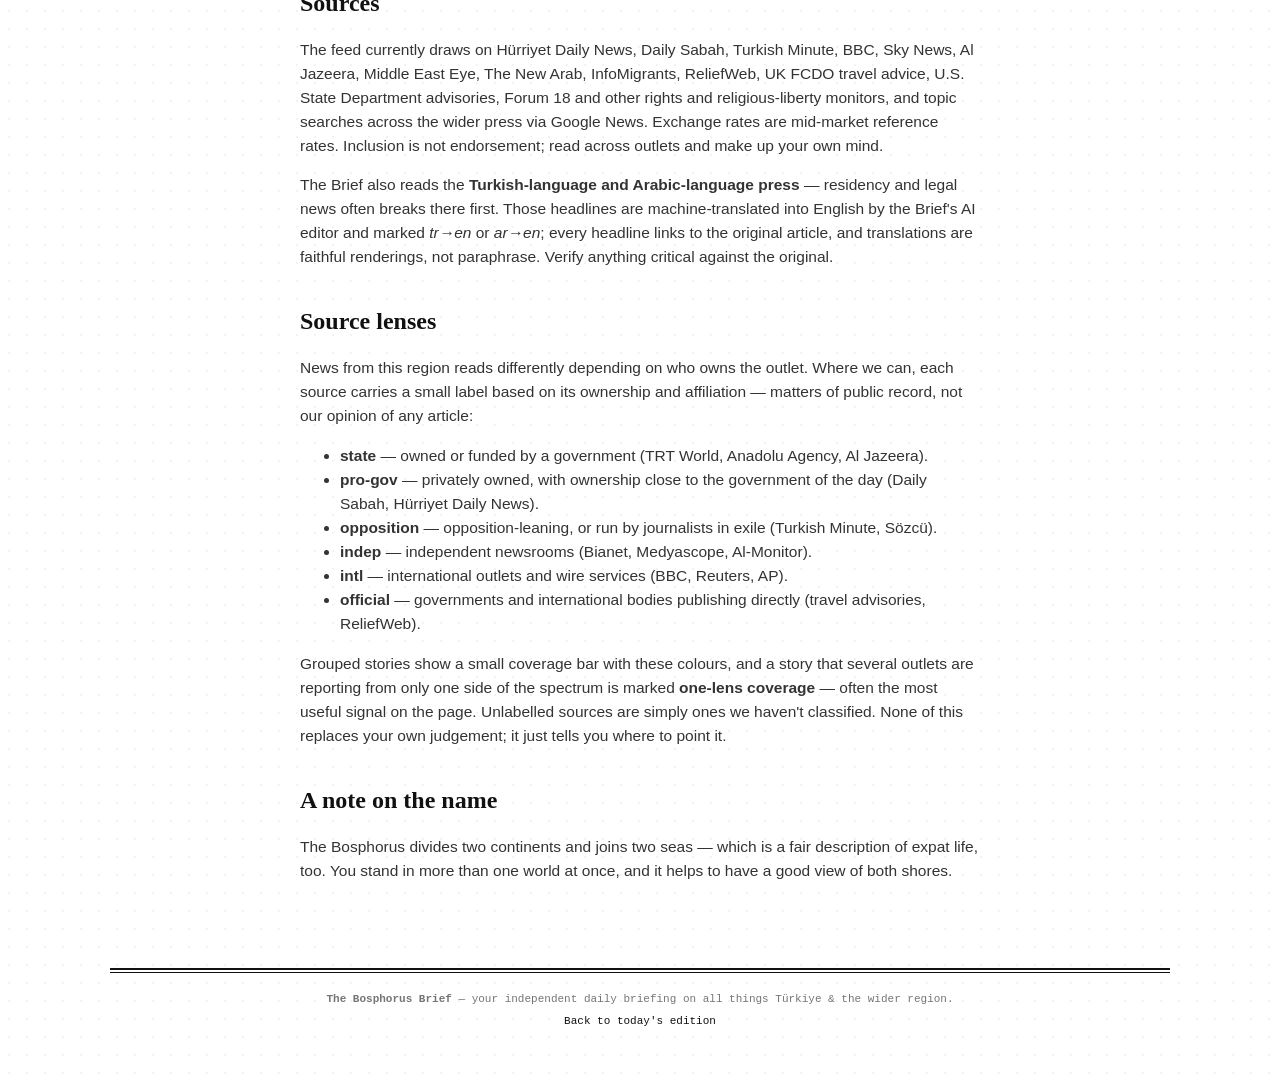
==== commit 9818fde8: "Keep satire regional: The Onion only when it writes about the region Zaytung is Türkiye's satire and" ====
--- a/site/about.html
+++ b/site/about.html
@@ -53,9 +53,10 @@
     press, for every community that calls the region home.</li>
     <li><strong>Safety</strong> — earthquakes, advisories, and security developments, reported steadily and without drama.</li>
     <li><strong>Economy</strong> — the lira, inflation, and what things cost.</li>
-    <li><strong>Satire</strong> — a clearly-marked çay break: The Onion, and
-    Zaytung translated from Turkish. Nothing in it is real, and it is never
-    mixed into the news sections.</li>
+    <li><strong>Satire</strong> — a clearly-marked çay break: Zaytung
+    translated from Turkish, plus The Onion when it turns its attention to
+    the region. Nothing in it is real, and it is never mixed into the news
+    sections.</li>
   </ul>
 
   <h2>How it works</h2>
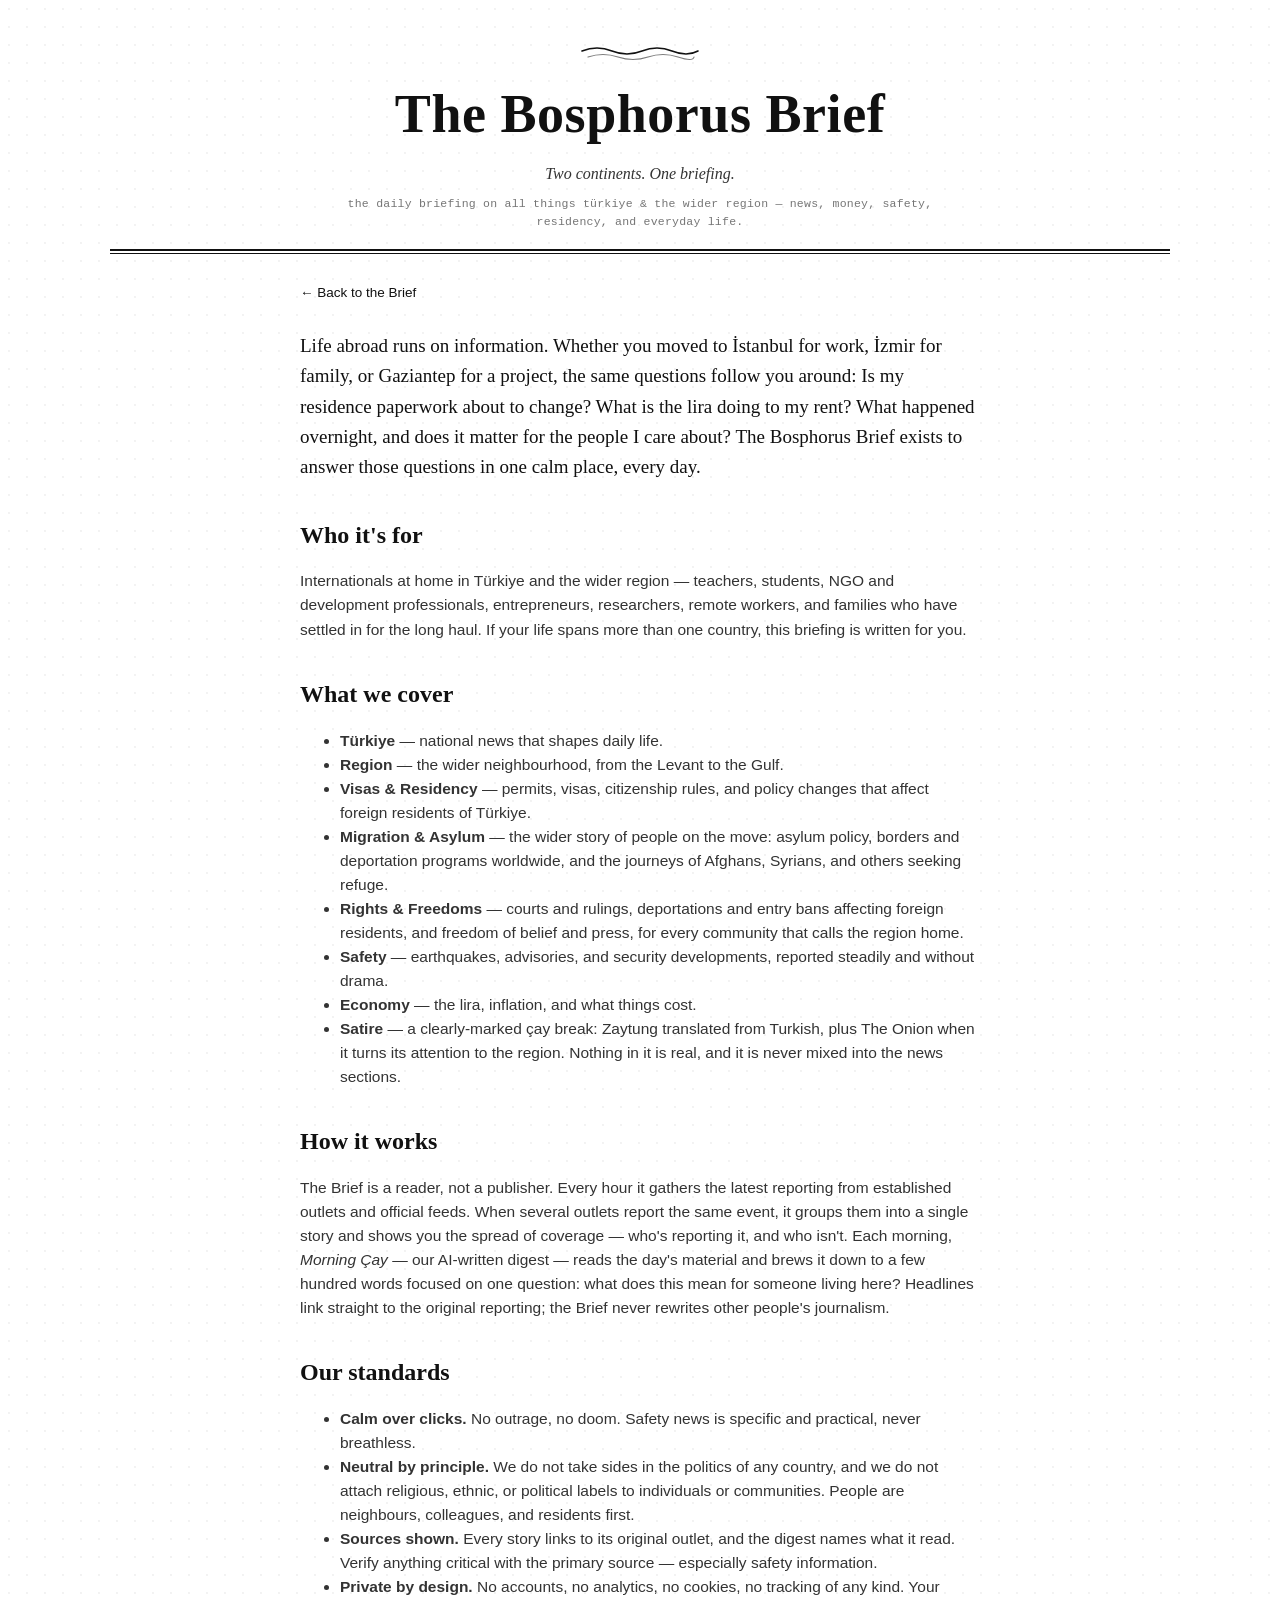
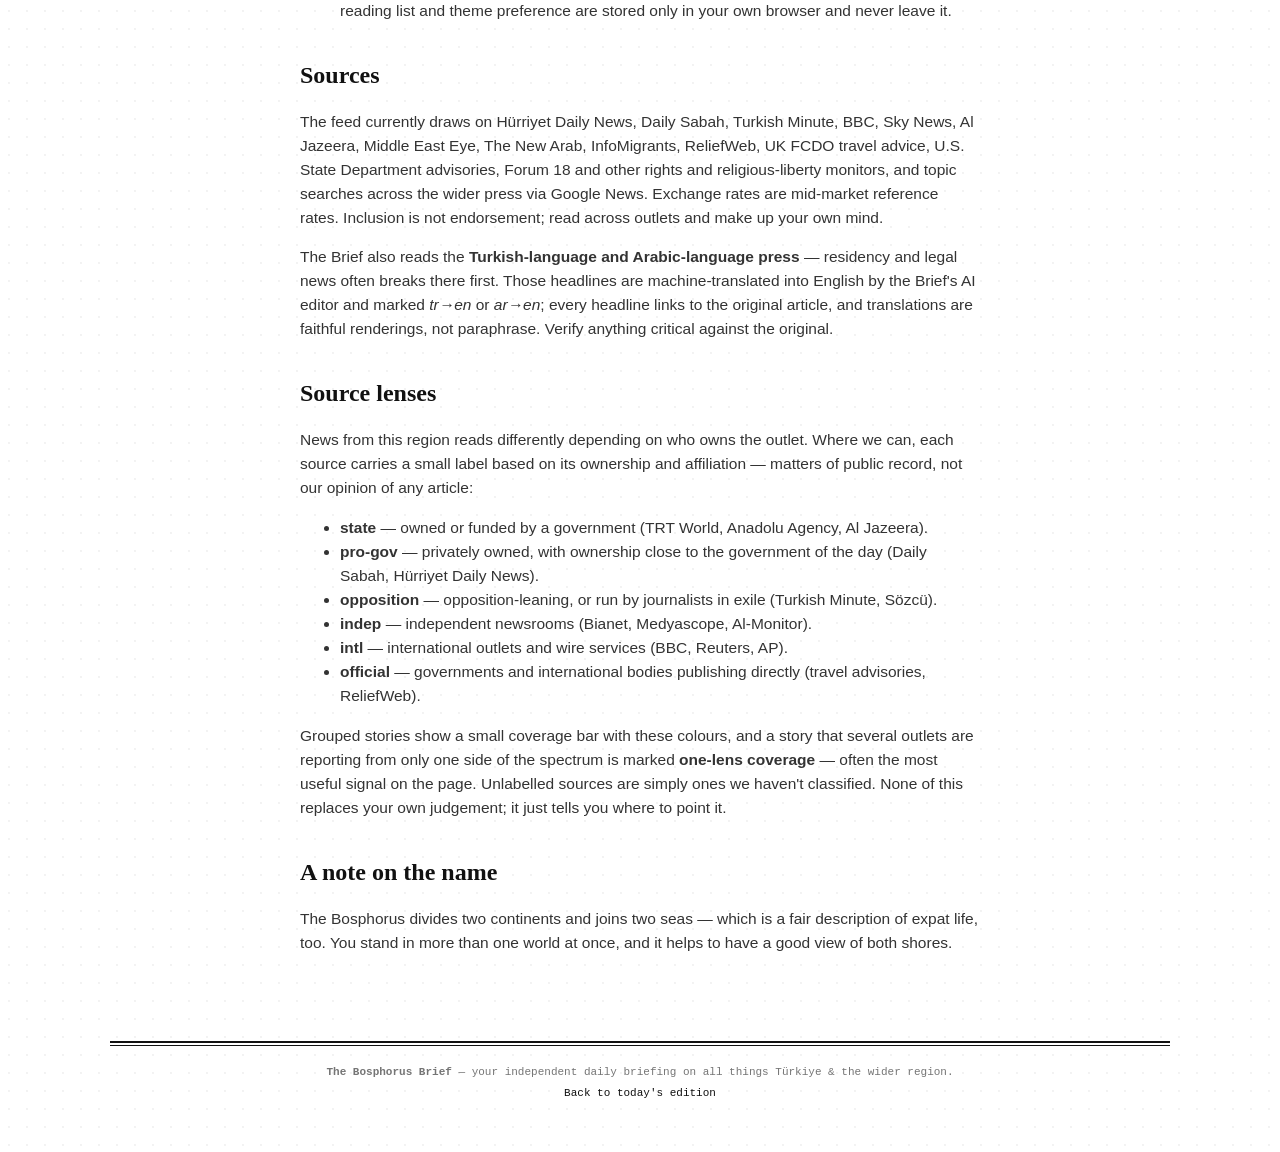
==== commit 92fbe956: "Split migration coverage: personal paperwork vs. people on the move Visas & Residency keeps the pers" ====
--- a/site/about.html
+++ b/site/about.html
@@ -11,7 +11,7 @@
 <link rel="manifest" href="site.webmanifest">
 <meta name="theme-color" content="#ffffff" media="(prefers-color-scheme: light)">
 <meta name="theme-color" content="#0b0b0b" media="(prefers-color-scheme: dark)">
-<link rel="stylesheet" href="assets/style.css?v=20">
+<link rel="stylesheet" href="assets/style.css?v=21">
 </head>
 <body>
 
@@ -47,7 +47,10 @@
   <ul>
     <li><strong>Türkiye</strong> — national news that shapes daily life.</li>
     <li><strong>Region</strong> — the wider neighbourhood, from the Levant to the Gulf.</li>
-    <li><strong>Migration &amp; Residency</strong> — permits, visas, citizenship rules, and policy changes that affect foreign residents.</li>
+    <li><strong>Visas &amp; Residency</strong> — permits, visas, citizenship rules, and policy changes that affect foreign residents of Türkiye.</li>
+    <li><strong>Migration &amp; Asylum</strong> — the wider story of people on
+    the move: asylum policy, borders and deportation programs worldwide, and
+    the journeys of Afghans, Syrians, and others seeking refuge.</li>
     <li><strong>Rights &amp; Freedoms</strong> — courts and rulings, deportations
     and entry bans affecting foreign residents, and freedom of belief and
     press, for every community that calls the region home.</li>
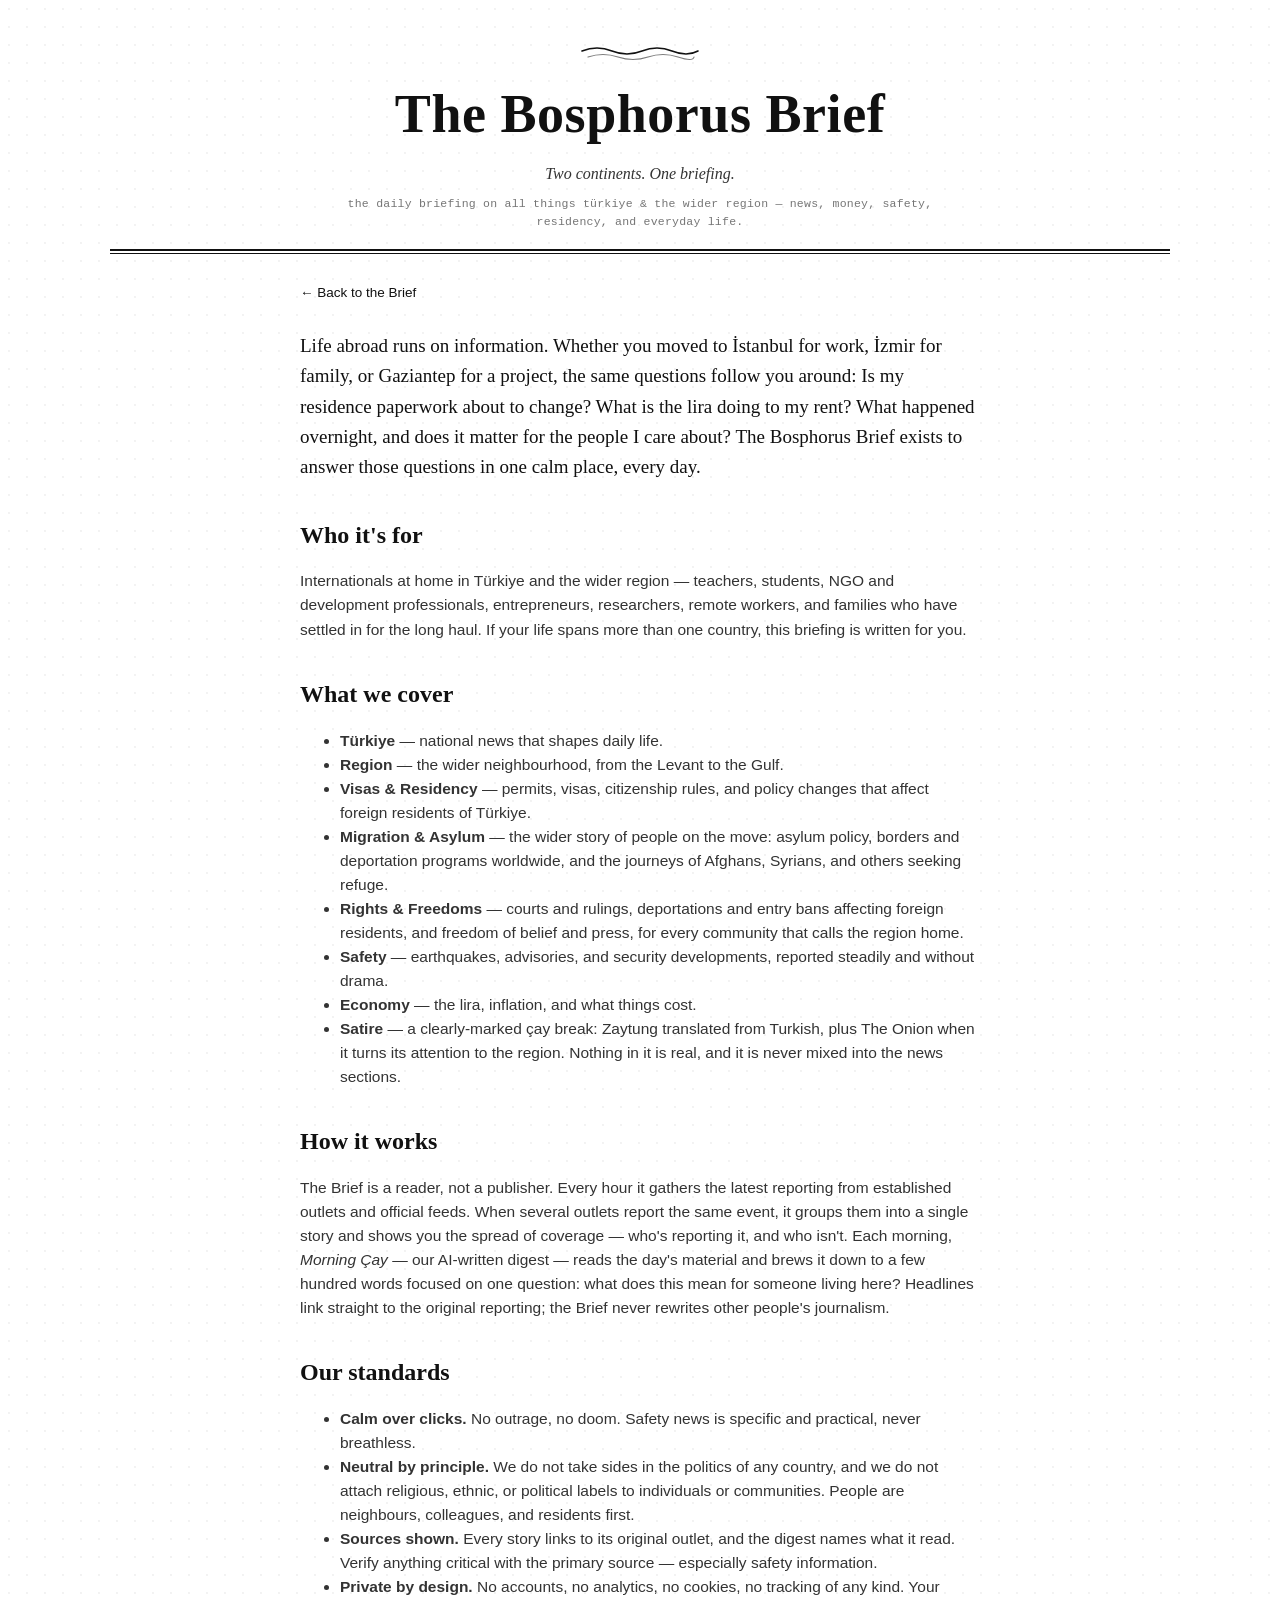
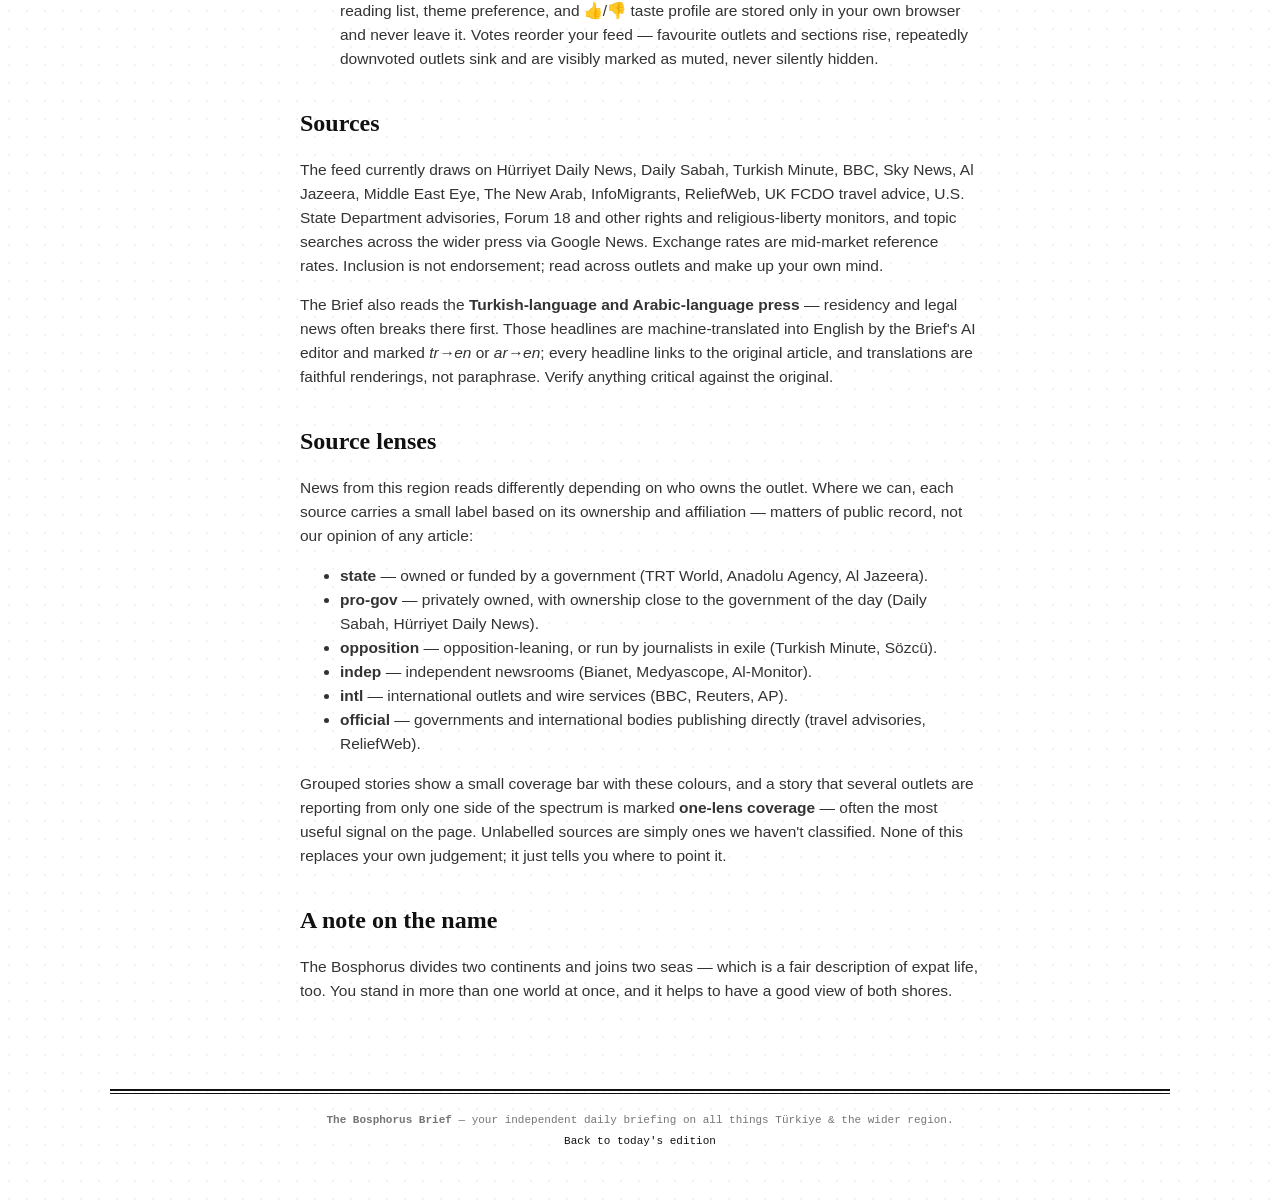
==== commit a682137d: "Let readers teach the feed: thumbs votes and a local taste profile Every story gets thumbs up/down. " ====
--- a/site/about.html
+++ b/site/about.html
@@ -11,7 +11,7 @@
 <link rel="manifest" href="site.webmanifest">
 <meta name="theme-color" content="#ffffff" media="(prefers-color-scheme: light)">
 <meta name="theme-color" content="#0b0b0b" media="(prefers-color-scheme: dark)">
-<link rel="stylesheet" href="assets/style.css?v=21">
+<link rel="stylesheet" href="assets/style.css?v=23">
 </head>
 <body>
 
@@ -84,8 +84,11 @@
     outlet, and the digest names what it read. Verify anything critical with
     the primary source — especially safety information.</li>
     <li><strong>Private by design.</strong> No accounts, no analytics, no
-    cookies, no tracking of any kind. Your reading list and theme preference
-    are stored only in your own browser and never leave it.</li>
+    cookies, no tracking of any kind. Your reading list, theme preference,
+    and 👍/👎 taste profile are stored only in your own browser and never
+    leave it. Votes reorder your feed — favourite outlets and sections rise,
+    repeatedly downvoted outlets sink and are visibly marked as muted, never
+    silently hidden.</li>
   </ul>
 
   <h2>Sources</h2>
--- a/site/assets/style.css
+++ b/site/assets/style.css
@@ -558,6 +558,47 @@
 .save-btn:hover { color: var(--ink); }
 .save-btn.saved { color: var(--ink); }
 
+.vote-btn {
+  appearance: none;
+  background: none;
+  border: none;
+  cursor: pointer;
+  color: var(--muted);
+  padding: 2px 4px;
+  line-height: 1;
+}
+.vote-btn:hover { color: var(--ink); }
+.vote-btn.voted { color: var(--ink); }
+.vote-btn.voted svg { fill: currentColor; }
+
+.story-muted { opacity: .5; }
+.story-muted:hover { opacity: .85; }
+
+.muted-flag {
+  font: 700 9px/1 var(--mono);
+  letter-spacing: .05em;
+  text-transform: lowercase;
+  padding: 3px 6px;
+  border: 1px dashed var(--muted);
+  border-radius: 2px;
+  color: var(--muted);
+  cursor: pointer;
+  white-space: nowrap;
+}
+
+.vote-key { justify-self: start; display: inline-flex; gap: 4px; color: var(--ink-soft); }
+
+.linkish {
+  appearance: none;
+  background: none;
+  border: none;
+  padding: 0;
+  font: inherit;
+  color: inherit;
+  text-decoration: underline;
+  cursor: pointer;
+}
+
 .empty-state { color: var(--muted); font-style: italic; padding: 30px 4px; }
 
 .satire-note {
